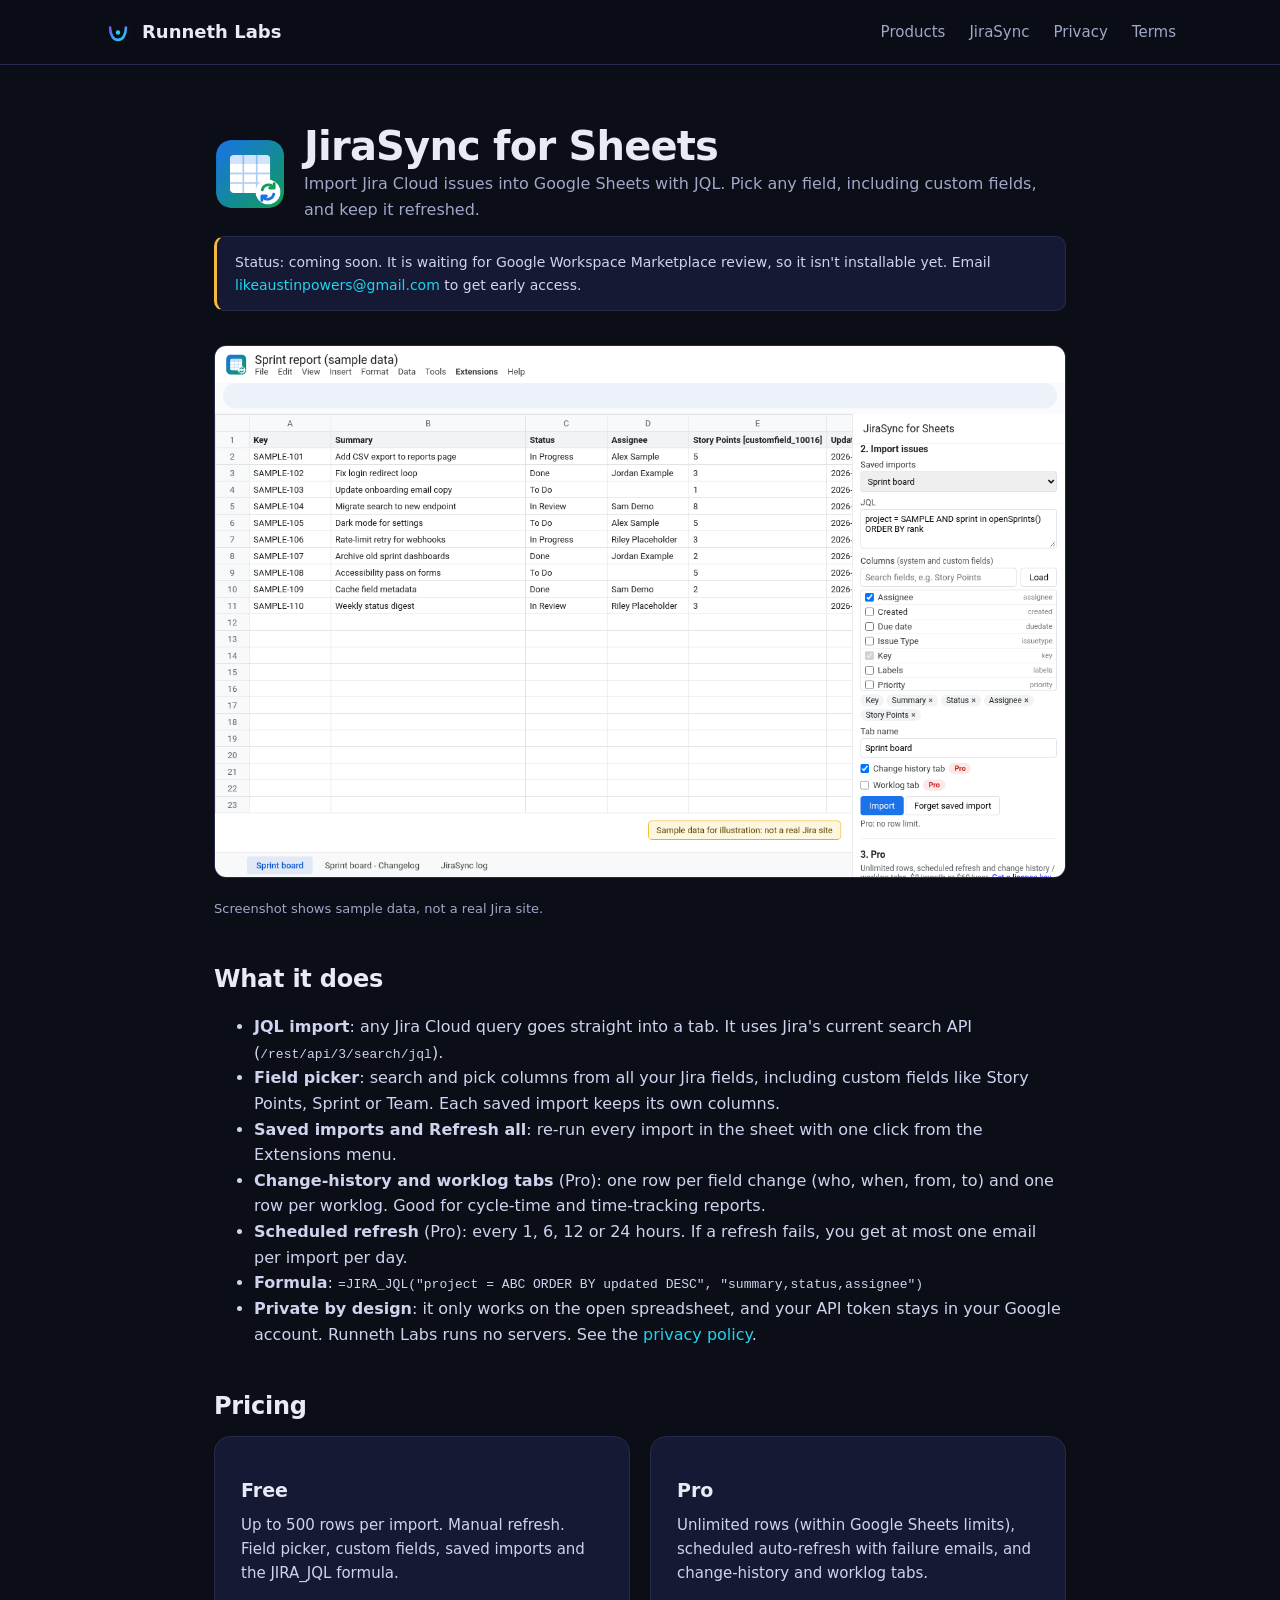
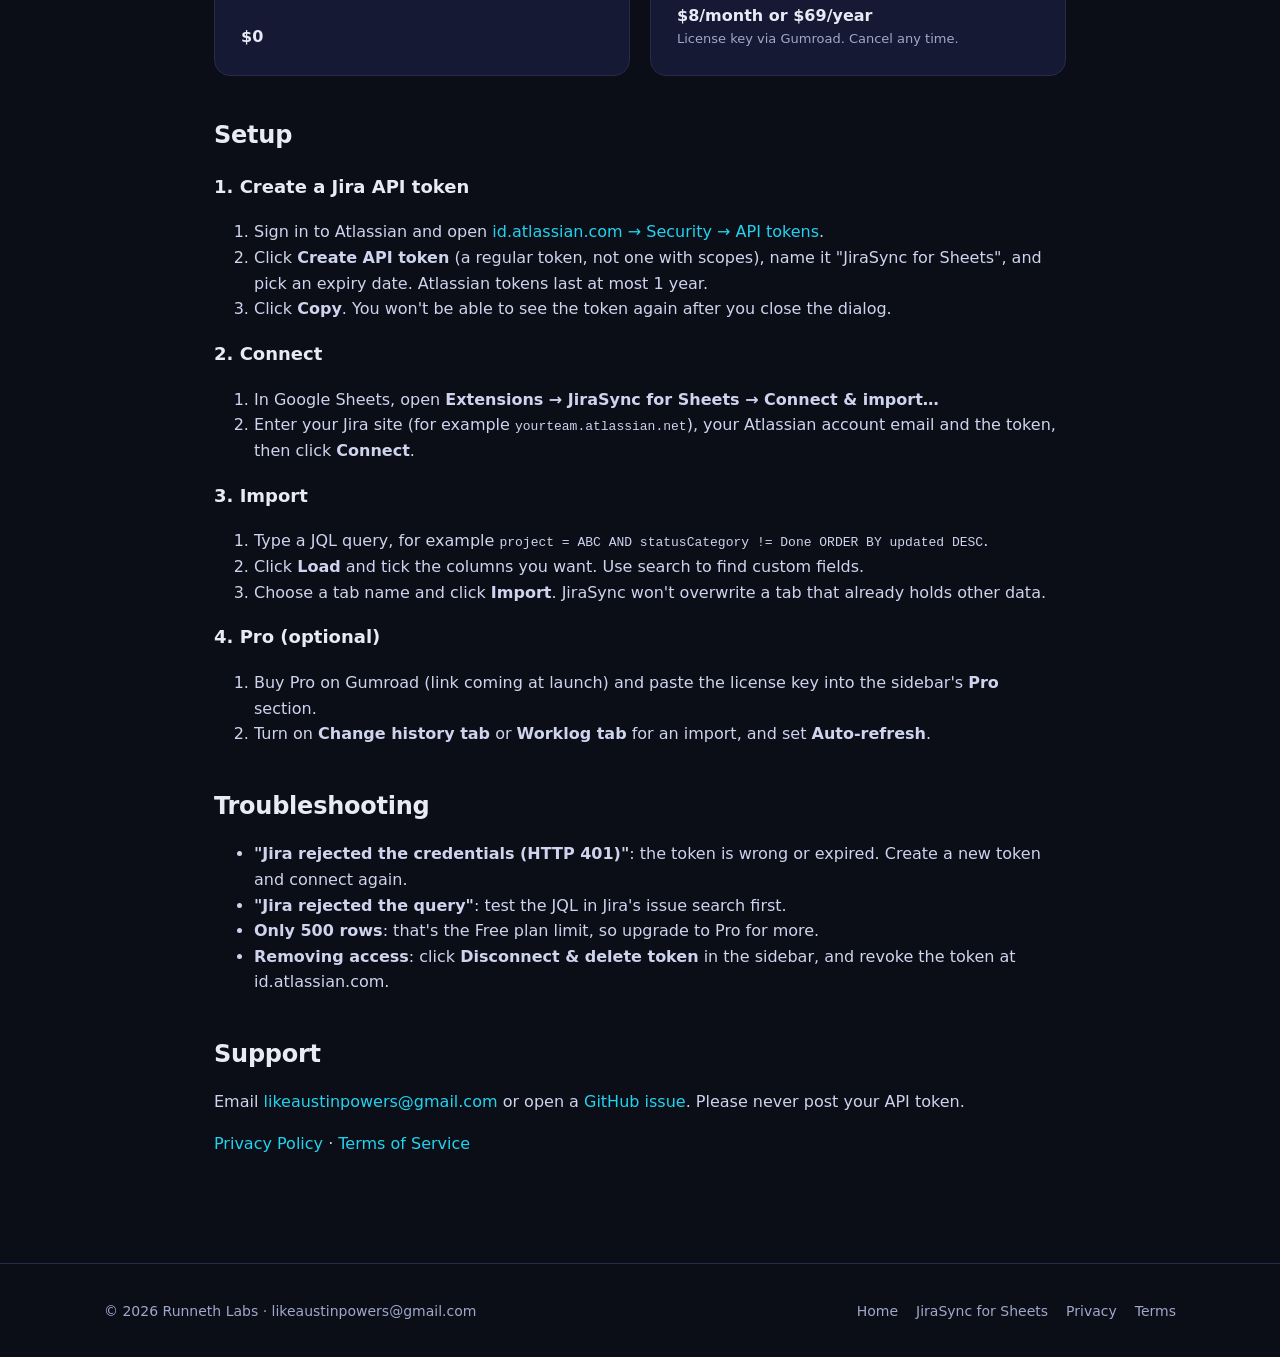
==== jirasync.html @ 08418e95 "JiraSync: product/support page, privacy+terms matched to final scopes & data handling (Limited Use)," ====
<!doctype html><html lang="en"><head><meta charset="utf-8"><meta name="viewport" content="width=device-width,initial-scale=1"><link rel="icon" href="favicon.svg" type="image/svg+xml"><link rel="stylesheet" href="style.css"><title>JiraSync for Sheets: import Jira issues into Google Sheets | Runneth Labs</title><meta name="description" content="JiraSync for Sheets imports Jira Cloud issues into Google Sheets with JQL, custom fields, change history and worklogs, and keeps them refreshed on a schedule."></head><body><header class="nav"><div class="wrap"><a class="brand" href="index.html"><img src="favicon.svg" alt="">Runneth Labs</a><nav><a href="index.html#products">Products</a><a href="jirasync.html">JiraSync</a><a href="privacy.html">Privacy</a><a class="cta" href="terms.html">Terms</a></nav></div></header>
<main class="wrap doc" style="max-width:900px">
<div style="display:flex;gap:18px;align-items:center"><img src="jirasync-icon.png" alt="" width="72" height="72"><div><h1 style="margin:0">JiraSync for Sheets</h1><p style="margin:4px 0 0;color:var(--muted)">Import Jira Cloud issues into Google Sheets with JQL. Pick any field, including custom fields, and keep it refreshed.</p></div></div>
<p class="disclaimer">Status: coming soon. It is waiting for Google Workspace Marketplace review, so it isn't installable yet. Email <a href="mailto:likeaustinpowers@gmail.com">likeaustinpowers@gmail.com</a> to get early access.</p>
<img src="jirasync-screenshot.png" alt="JiraSync sidebar in Google Sheets with sample Jira rows" style="width:100%;border-radius:12px;border:1px solid var(--line);margin-top:20px">
<p style="font-size:13px;color:var(--muted)">Screenshot shows sample data, not a real Jira site.</p>

<h2>What it does</h2>
<ul>
<li><strong>JQL import</strong>: any Jira Cloud query goes straight into a tab. It uses Jira's current search API (<code>/rest/api/3/search/jql</code>).</li>
<li><strong>Field picker</strong>: search and pick columns from all your Jira fields, including custom fields like Story Points, Sprint or Team. Each saved import keeps its own columns.</li>
<li><strong>Saved imports and Refresh all</strong>: re-run every import in the sheet with one click from the Extensions menu.</li>
<li><strong>Change-history and worklog tabs</strong> (Pro): one row per field change (who, when, from, to) and one row per worklog. Good for cycle-time and time-tracking reports.</li>
<li><strong>Scheduled refresh</strong> (Pro): every 1, 6, 12 or 24 hours. If a refresh fails, you get at most one email per import per day.</li>
<li><strong>Formula</strong>: <code>=JIRA_JQL("project = ABC ORDER BY updated DESC", "summary,status,assignee")</code></li>
<li><strong>Private by design</strong>: it only works on the open spreadsheet, and your API token stays in your Google account. Runneth Labs runs no servers. See the <a href="privacy.html">privacy policy</a>.</li>
</ul>

<h2>Pricing</h2>
<div class="grid" style="grid-template-columns:repeat(auto-fit,minmax(240px,1fr))">
<div class="card"><h3>Free</h3><p>Up to 500 rows per import. Manual refresh. Field picker, custom fields, saved imports and the JIRA_JQL formula.</p><b>$0</b></div>
<div class="card"><h3>Pro</h3><p>Unlimited rows (within Google Sheets limits), scheduled auto-refresh with failure emails, and change-history and worklog tabs.</p><b>$8/month or $69/year</b><span style="font-size:13px;color:var(--muted)">License key via Gumroad. Cancel any time.</span></div>
</div>

<h2>Setup</h2>
<h3 style="font-size:18px">1. Create a Jira API token</h3>
<ol>
<li>Sign in to Atlassian and open <a href="https://id.atlassian.com/manage-profile/security/api-tokens" target="_blank" rel="noopener">id.atlassian.com → Security → API tokens</a>.</li>
<li>Click <strong>Create API token</strong> (a regular token, not one with scopes), name it "JiraSync for Sheets", and pick an expiry date. Atlassian tokens last at most 1 year.</li>
<li>Click <strong>Copy</strong>. You won't be able to see the token again after you close the dialog.</li>
</ol>
<h3 style="font-size:18px">2. Connect</h3>
<ol>
<li>In Google Sheets, open <strong>Extensions → JiraSync for Sheets → Connect &amp; import…</strong></li>
<li>Enter your Jira site (for example <code>yourteam.atlassian.net</code>), your Atlassian account email and the token, then click <strong>Connect</strong>.</li>
</ol>
<h3 style="font-size:18px">3. Import</h3>
<ol>
<li>Type a JQL query, for example <code>project = ABC AND statusCategory != Done ORDER BY updated DESC</code>.</li>
<li>Click <strong>Load</strong> and tick the columns you want. Use search to find custom fields.</li>
<li>Choose a tab name and click <strong>Import</strong>. JiraSync won't overwrite a tab that already holds other data.</li>
</ol>
<h3 style="font-size:18px">4. Pro (optional)</h3>
<ol>
<li>Buy Pro on Gumroad (link coming at launch) and paste the license key into the sidebar's <strong>Pro</strong> section.</li>
<li>Turn on <strong>Change history tab</strong> or <strong>Worklog tab</strong> for an import, and set <strong>Auto-refresh</strong>.</li>
</ol>

<h2>Troubleshooting</h2>
<ul>
<li><strong>"Jira rejected the credentials (HTTP 401)"</strong>: the token is wrong or expired. Create a new token and connect again.</li>
<li><strong>"Jira rejected the query"</strong>: test the JQL in Jira's issue search first.</li>
<li><strong>Only 500 rows</strong>: that's the Free plan limit, so upgrade to Pro for more.</li>
<li><strong>Removing access</strong>: click <strong>Disconnect &amp; delete token</strong> in the sidebar, and revoke the token at id.atlassian.com.</li>
</ul>

<h2>Support</h2>
<p>Email <a href="mailto:likeaustinpowers@gmail.com">likeaustinpowers@gmail.com</a> or open a <a href="https://github.com/Epicguppy/runneth-labs-site/issues" target="_blank" rel="noopener">GitHub issue</a>. Please never post your API token.</p>
<p><a href="privacy.html">Privacy Policy</a> · <a href="terms.html">Terms of Service</a></p>
</main><footer><div class="wrap"><span>© 2026 Runneth Labs · <a href="mailto:likeaustinpowers@gmail.com" style="margin:0">likeaustinpowers@gmail.com</a></span><span><a href="index.html">Home</a><a href="jirasync.html">JiraSync for Sheets</a><a href="privacy.html">Privacy</a><a href="terms.html">Terms</a></span></div></footer></body></html>
---- style.css ----
:root{--bg:#0b0d17;--bg2:#11142a;--card:#151933;--line:#262b4d;--text:#e8eaf6;--muted:#a1a7c9;--a:#6d5dfc;--b:#22d3ee;--r:16px}
*{box-sizing:border-box}html{scroll-behavior:smooth}
body{margin:0;font-family:Inter,ui-sans-serif,system-ui,-apple-system,"Segoe UI",Roboto,Helvetica,Arial,sans-serif;background:var(--bg);color:var(--text);line-height:1.6;-webkit-font-smoothing:antialiased}
a{color:var(--b);text-decoration:none}a:hover{text-decoration:underline}
.wrap{max-width:1120px;margin:0 auto;padding:0 24px}
header.nav{position:sticky;top:0;z-index:10;background:rgba(11,13,23,.8);backdrop-filter:blur(10px);border-bottom:1px solid var(--line)}
.nav .wrap{display:flex;align-items:center;justify-content:space-between;height:64px}
.brand{display:flex;align-items:center;gap:10px;font-weight:700;color:var(--text);font-size:18px}.brand img{width:28px;height:28px}
.nav nav a{color:var(--muted);margin-left:24px;font-size:15px}.nav nav a:hover{color:var(--text);text-decoration:none}
.hero{padding:110px 0 90px;background:radial-gradient(800px 400px at 20% 0%,rgba(109,93,252,.25),transparent 60%),radial-gradient(700px 400px at 90% 20%,rgba(34,211,238,.15),transparent 60%)}
.eyebrow{display:inline-block;padding:6px 12px;border:1px solid var(--line);border-radius:999px;color:var(--muted);font-size:13px;letter-spacing:.04em;text-transform:uppercase}
h1{font-size:clamp(40px,6vw,68px);line-height:1.05;margin:20px 0 18px;letter-spacing:-.02em}
.grad{background:linear-gradient(90deg,var(--a),var(--b));-webkit-background-clip:text;background-clip:text;color:transparent}
.lead{font-size:clamp(17px,2vw,20px);color:var(--muted);max-width:680px}
.btns{display:flex;gap:12px;flex-wrap:wrap;margin-top:32px}
.btn{display:inline-block;padding:12px 22px;border-radius:12px;font-weight:600;font-size:15px;border:1px solid var(--line);color:var(--text)}
.btn:hover{text-decoration:none;border-color:var(--b)}
.btn.primary{background:linear-gradient(90deg,var(--a),#4f7cf7);border:0;color:#fff}
.tags{display:flex;flex-wrap:wrap;gap:8px;margin-top:40px}.tags span{font-size:13px;color:var(--muted);background:var(--bg2);border:1px solid var(--line);padding:6px 12px;border-radius:999px}
section{padding:90px 0}section.alt{background:var(--bg2);border-top:1px solid var(--line);border-bottom:1px solid var(--line)}
h2{font-size:clamp(28px,4vw,40px);margin:0 0 10px;letter-spacing:-.01em}.sub{color:var(--muted);margin:0 0 40px;max-width:640px}
.grid{display:grid;grid-template-columns:repeat(auto-fill,minmax(300px,1fr));gap:20px}
.card{background:var(--card);border:1px solid var(--line);border-radius:var(--r);padding:26px;display:flex;flex-direction:column;transition:transform .15s,border-color .15s}
.card:hover{transform:translateY(-2px);border-color:#3a4180}
.card h3{margin:12px 0 8px;font-size:19px}.card p{color:var(--muted);margin:0 0 18px;font-size:15px;flex:1}
.icon{width:44px;height:44px;border-radius:12px;display:grid;place-items:center;background:linear-gradient(135deg,rgba(109,93,252,.25),rgba(34,211,238,.18));font-size:22px}
.badge{align-self:flex-start;font-size:12px;font-weight:600;padding:4px 10px;border-radius:999px;background:rgba(34,211,238,.12);color:var(--b);margin-top:14px}
.badge.soon{background:rgba(109,93,252,.18);color:#b3abff}
.card .link{font-weight:600;font-size:15px}
.card.soon{border-style:dashed}
.steps{display:grid;grid-template-columns:repeat(auto-fit,minmax(220px,1fr));gap:20px;margin-top:10px}
.step{padding:22px;border-left:2px solid var(--a)}.step b{display:block;margin-bottom:6px}.step span{color:var(--muted);font-size:15px}
.contact{text-align:center}.contact .sub{margin-left:auto;margin-right:auto}
form{max-width:560px;margin:0 auto;display:grid;gap:14px;text-align:left}
input,textarea{width:100%;padding:13px 14px;border-radius:12px;border:1px solid var(--line);background:var(--card);color:var(--text);font:inherit}
input:focus,textarea:focus{outline:2px solid var(--a);border-color:transparent}
textarea{min-height:140px;resize:vertical}
.note{font-size:13px;color:var(--muted);text-align:center}
footer{padding:36px 0;color:var(--muted);font-size:14px;border-top:1px solid var(--line)}
footer .wrap{display:flex;justify-content:space-between;flex-wrap:wrap;gap:12px}footer a{color:var(--muted);margin-left:18px}
.doc{max-width:780px;padding:60px 24px 90px}.doc h1{font-size:40px}.doc h2{font-size:24px;margin-top:40px}.doc p,.doc li{color:#cfd3ee}
.disclaimer{background:var(--card);border:1px solid var(--line);border-left:3px solid #f5b942;border-radius:10px;padding:14px 18px;color:var(--muted);font-size:14px}
@media(max-width:640px){.nav nav a:not(.cta){display:none}.hero{padding:70px 0 60px}section{padding:64px 0}}
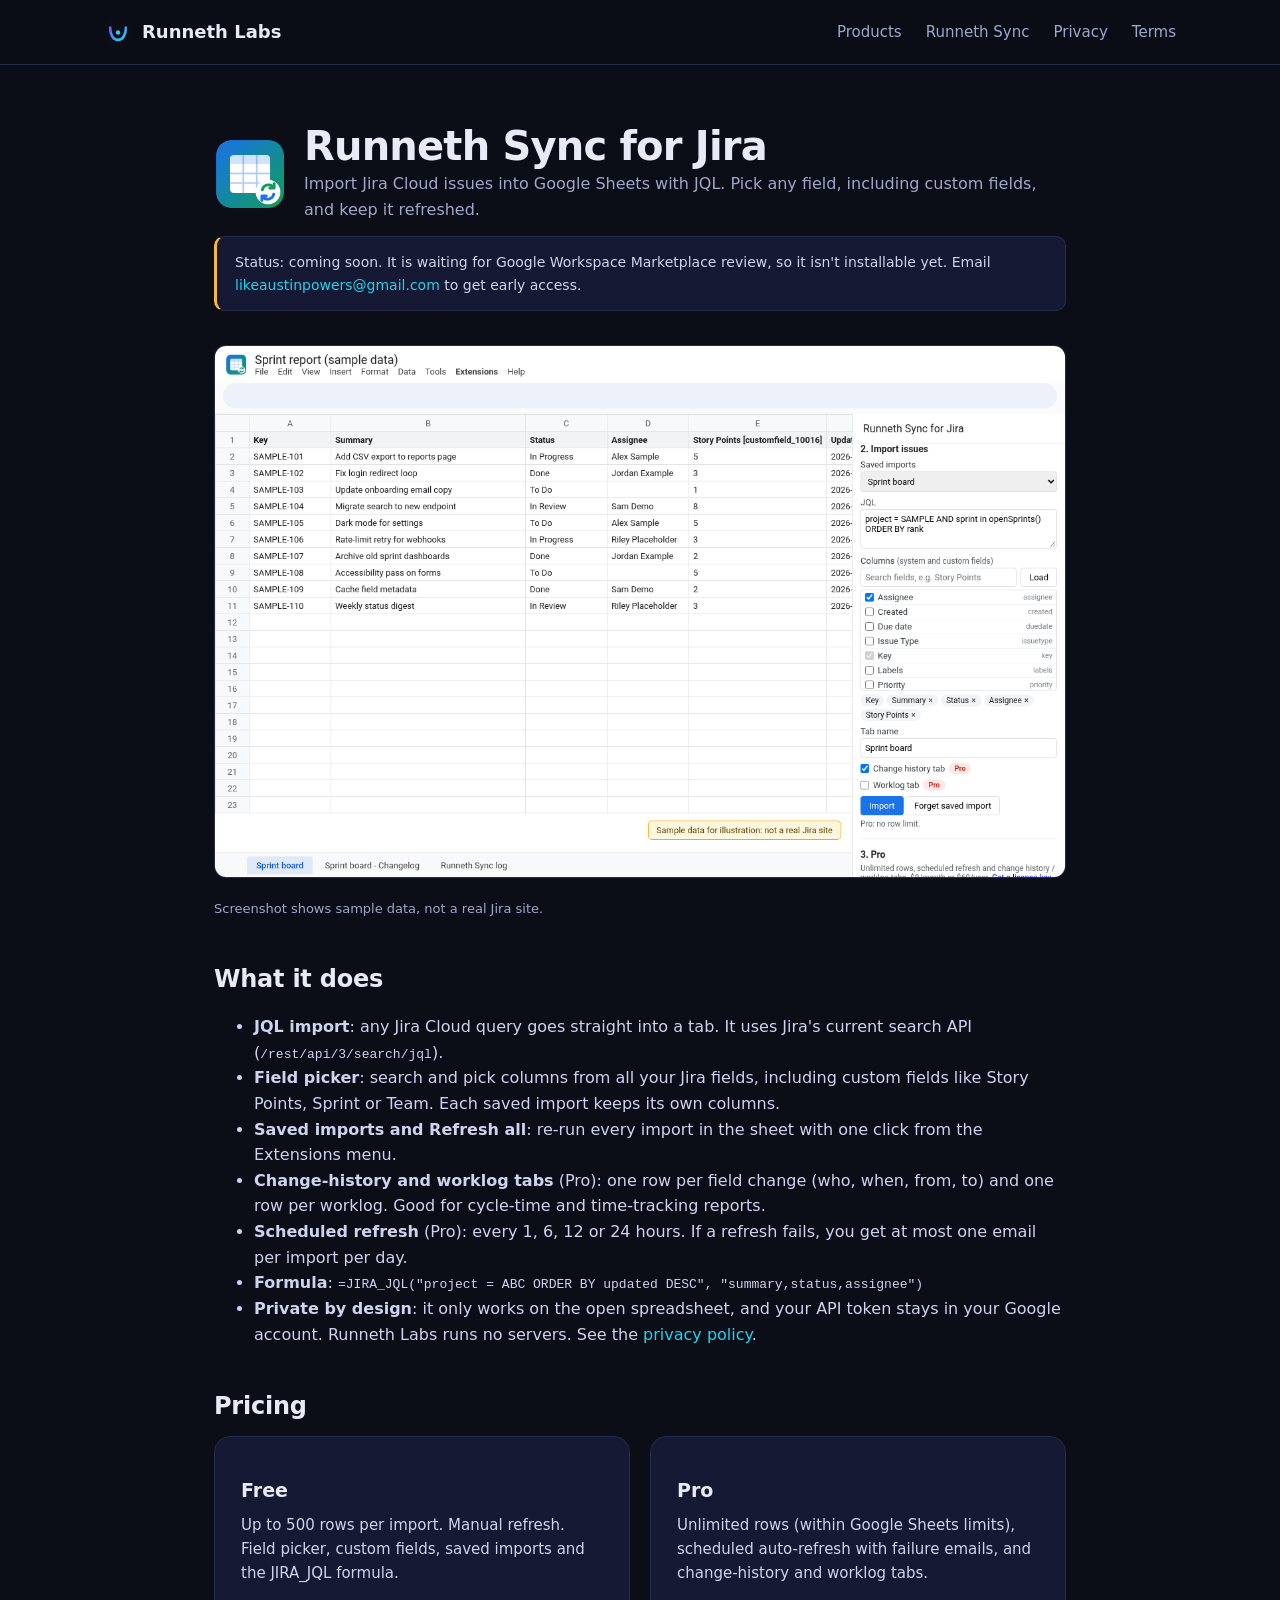
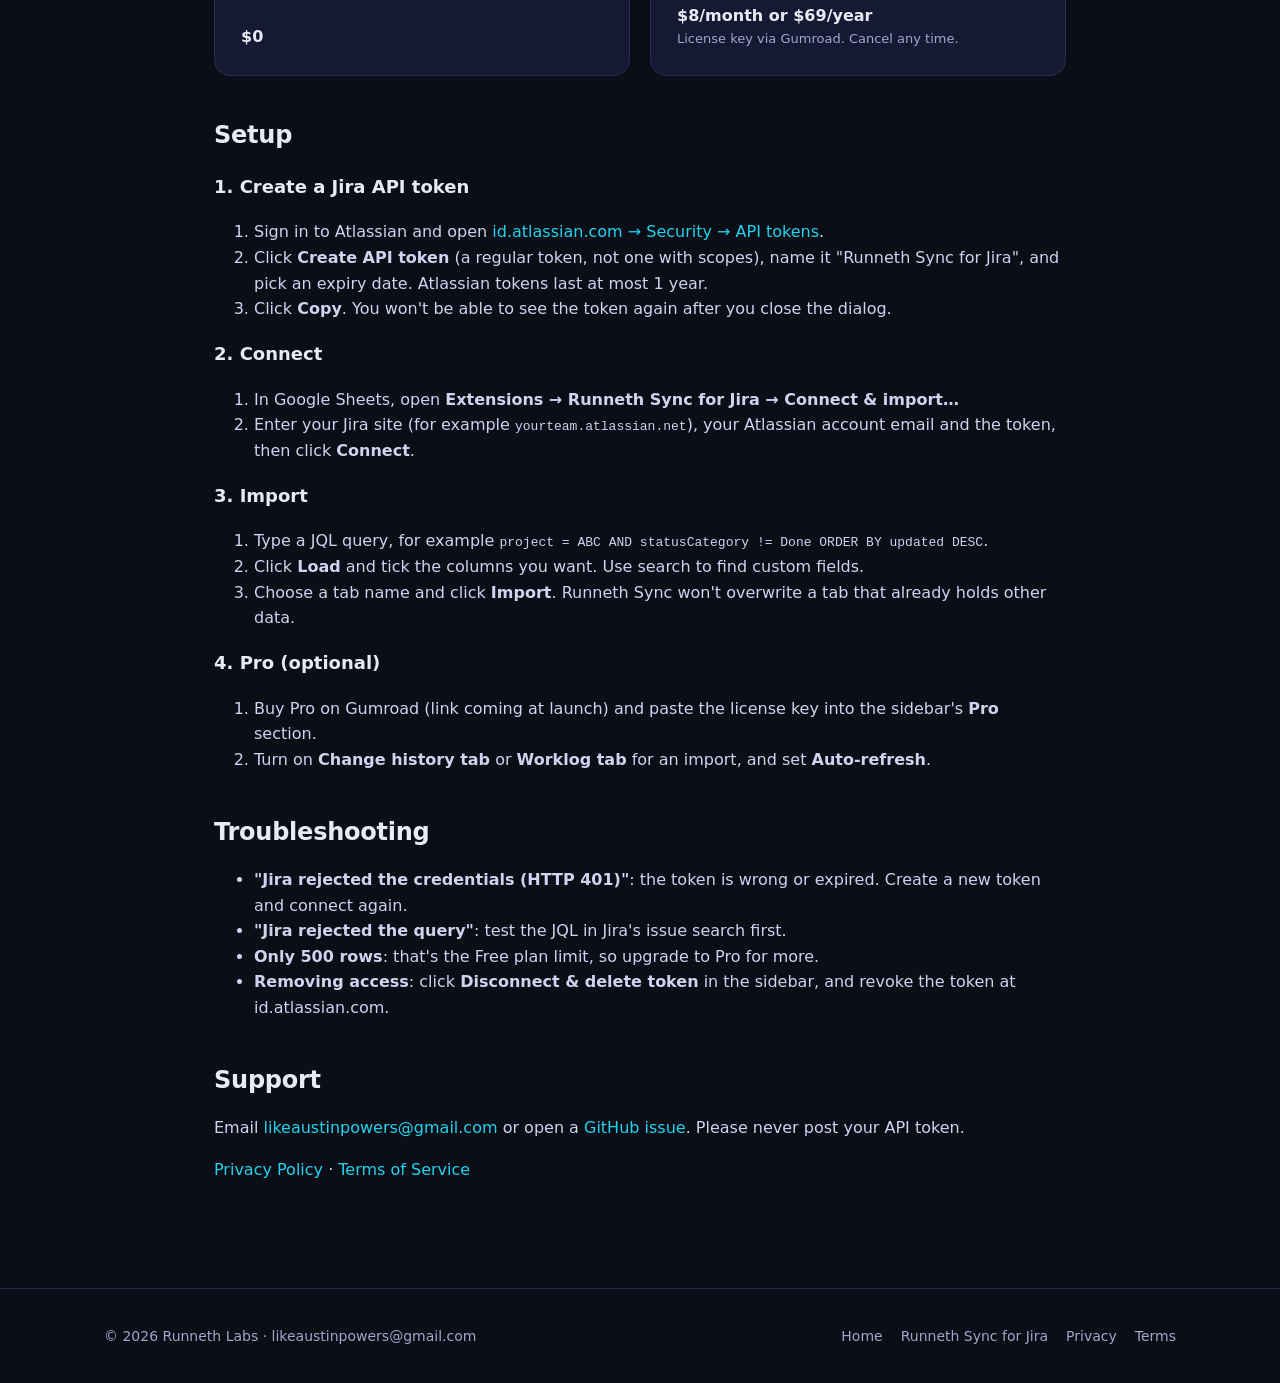
==== commit 6690e599: "Rename add-on to Runneth Sync for Jira; new runneth-sync.html, jirasync.html redirects" ====
--- a/jirasync.html
+++ b/jirasync.html
@@ -1,60 +1 @@
-<!doctype html><html lang="en"><head><meta charset="utf-8"><meta name="viewport" content="width=device-width,initial-scale=1"><link rel="icon" href="favicon.svg" type="image/svg+xml"><link rel="stylesheet" href="style.css"><title>JiraSync for Sheets: import Jira issues into Google Sheets | Runneth Labs</title><meta name="description" content="JiraSync for Sheets imports Jira Cloud issues into Google Sheets with JQL, custom fields, change history and worklogs, and keeps them refreshed on a schedule."></head><body><header class="nav"><div class="wrap"><a class="brand" href="index.html"><img src="favicon.svg" alt="">Runneth Labs</a><nav><a href="index.html#products">Products</a><a href="jirasync.html">JiraSync</a><a href="privacy.html">Privacy</a><a class="cta" href="terms.html">Terms</a></nav></div></header>
-<main class="wrap doc" style="max-width:900px">
-<div style="display:flex;gap:18px;align-items:center"><img src="jirasync-icon.png" alt="" width="72" height="72"><div><h1 style="margin:0">JiraSync for Sheets</h1><p style="margin:4px 0 0;color:var(--muted)">Import Jira Cloud issues into Google Sheets with JQL. Pick any field, including custom fields, and keep it refreshed.</p></div></div>
-<p class="disclaimer">Status: coming soon. It is waiting for Google Workspace Marketplace review, so it isn't installable yet. Email <a href="mailto:likeaustinpowers@gmail.com">likeaustinpowers@gmail.com</a> to get early access.</p>
-<img src="jirasync-screenshot.png" alt="JiraSync sidebar in Google Sheets with sample Jira rows" style="width:100%;border-radius:12px;border:1px solid var(--line);margin-top:20px">
-<p style="font-size:13px;color:var(--muted)">Screenshot shows sample data, not a real Jira site.</p>
-
-<h2>What it does</h2>
-<ul>
-<li><strong>JQL import</strong>: any Jira Cloud query goes straight into a tab. It uses Jira's current search API (<code>/rest/api/3/search/jql</code>).</li>
-<li><strong>Field picker</strong>: search and pick columns from all your Jira fields, including custom fields like Story Points, Sprint or Team. Each saved import keeps its own columns.</li>
-<li><strong>Saved imports and Refresh all</strong>: re-run every import in the sheet with one click from the Extensions menu.</li>
-<li><strong>Change-history and worklog tabs</strong> (Pro): one row per field change (who, when, from, to) and one row per worklog. Good for cycle-time and time-tracking reports.</li>
-<li><strong>Scheduled refresh</strong> (Pro): every 1, 6, 12 or 24 hours. If a refresh fails, you get at most one email per import per day.</li>
-<li><strong>Formula</strong>: <code>=JIRA_JQL("project = ABC ORDER BY updated DESC", "summary,status,assignee")</code></li>
-<li><strong>Private by design</strong>: it only works on the open spreadsheet, and your API token stays in your Google account. Runneth Labs runs no servers. See the <a href="privacy.html">privacy policy</a>.</li>
-</ul>
-
-<h2>Pricing</h2>
-<div class="grid" style="grid-template-columns:repeat(auto-fit,minmax(240px,1fr))">
-<div class="card"><h3>Free</h3><p>Up to 500 rows per import. Manual refresh. Field picker, custom fields, saved imports and the JIRA_JQL formula.</p><b>$0</b></div>
-<div class="card"><h3>Pro</h3><p>Unlimited rows (within Google Sheets limits), scheduled auto-refresh with failure emails, and change-history and worklog tabs.</p><b>$8/month or $69/year</b><span style="font-size:13px;color:var(--muted)">License key via Gumroad. Cancel any time.</span></div>
-</div>
-
-<h2>Setup</h2>
-<h3 style="font-size:18px">1. Create a Jira API token</h3>
-<ol>
-<li>Sign in to Atlassian and open <a href="https://id.atlassian.com/manage-profile/security/api-tokens" target="_blank" rel="noopener">id.atlassian.com → Security → API tokens</a>.</li>
-<li>Click <strong>Create API token</strong> (a regular token, not one with scopes), name it "JiraSync for Sheets", and pick an expiry date. Atlassian tokens last at most 1 year.</li>
-<li>Click <strong>Copy</strong>. You won't be able to see the token again after you close the dialog.</li>
-</ol>
-<h3 style="font-size:18px">2. Connect</h3>
-<ol>
-<li>In Google Sheets, open <strong>Extensions → JiraSync for Sheets → Connect &amp; import…</strong></li>
-<li>Enter your Jira site (for example <code>yourteam.atlassian.net</code>), your Atlassian account email and the token, then click <strong>Connect</strong>.</li>
-</ol>
-<h3 style="font-size:18px">3. Import</h3>
-<ol>
-<li>Type a JQL query, for example <code>project = ABC AND statusCategory != Done ORDER BY updated DESC</code>.</li>
-<li>Click <strong>Load</strong> and tick the columns you want. Use search to find custom fields.</li>
-<li>Choose a tab name and click <strong>Import</strong>. JiraSync won't overwrite a tab that already holds other data.</li>
-</ol>
-<h3 style="font-size:18px">4. Pro (optional)</h3>
-<ol>
-<li>Buy Pro on Gumroad (link coming at launch) and paste the license key into the sidebar's <strong>Pro</strong> section.</li>
-<li>Turn on <strong>Change history tab</strong> or <strong>Worklog tab</strong> for an import, and set <strong>Auto-refresh</strong>.</li>
-</ol>
-
-<h2>Troubleshooting</h2>
-<ul>
-<li><strong>"Jira rejected the credentials (HTTP 401)"</strong>: the token is wrong or expired. Create a new token and connect again.</li>
-<li><strong>"Jira rejected the query"</strong>: test the JQL in Jira's issue search first.</li>
-<li><strong>Only 500 rows</strong>: that's the Free plan limit, so upgrade to Pro for more.</li>
-<li><strong>Removing access</strong>: click <strong>Disconnect &amp; delete token</strong> in the sidebar, and revoke the token at id.atlassian.com.</li>
-</ul>
-
-<h2>Support</h2>
-<p>Email <a href="mailto:likeaustinpowers@gmail.com">likeaustinpowers@gmail.com</a> or open a <a href="https://github.com/Epicguppy/runneth-labs-site/issues" target="_blank" rel="noopener">GitHub issue</a>. Please never post your API token.</p>
-<p><a href="privacy.html">Privacy Policy</a> · <a href="terms.html">Terms of Service</a></p>
-</main><footer><div class="wrap"><span>© 2026 Runneth Labs · <a href="mailto:likeaustinpowers@gmail.com" style="margin:0">likeaustinpowers@gmail.com</a></span><span><a href="index.html">Home</a><a href="jirasync.html">JiraSync for Sheets</a><a href="privacy.html">Privacy</a><a href="terms.html">Terms</a></span></div></footer></body></html>
+<!doctype html><html lang="en"><head><meta charset="utf-8"><title>Runneth Sync for Jira | Runneth Labs</title><meta http-equiv="refresh" content="0; url=runneth-sync.html"><link rel="canonical" href="https://epicguppy.github.io/runneth-labs-site/runneth-sync.html"><meta name="robots" content="noindex"><script>location.replace('runneth-sync.html'+location.hash)</script></head><body><p>This page moved to <a href="runneth-sync.html">Runneth Sync for Jira</a>.</p></body></html>
